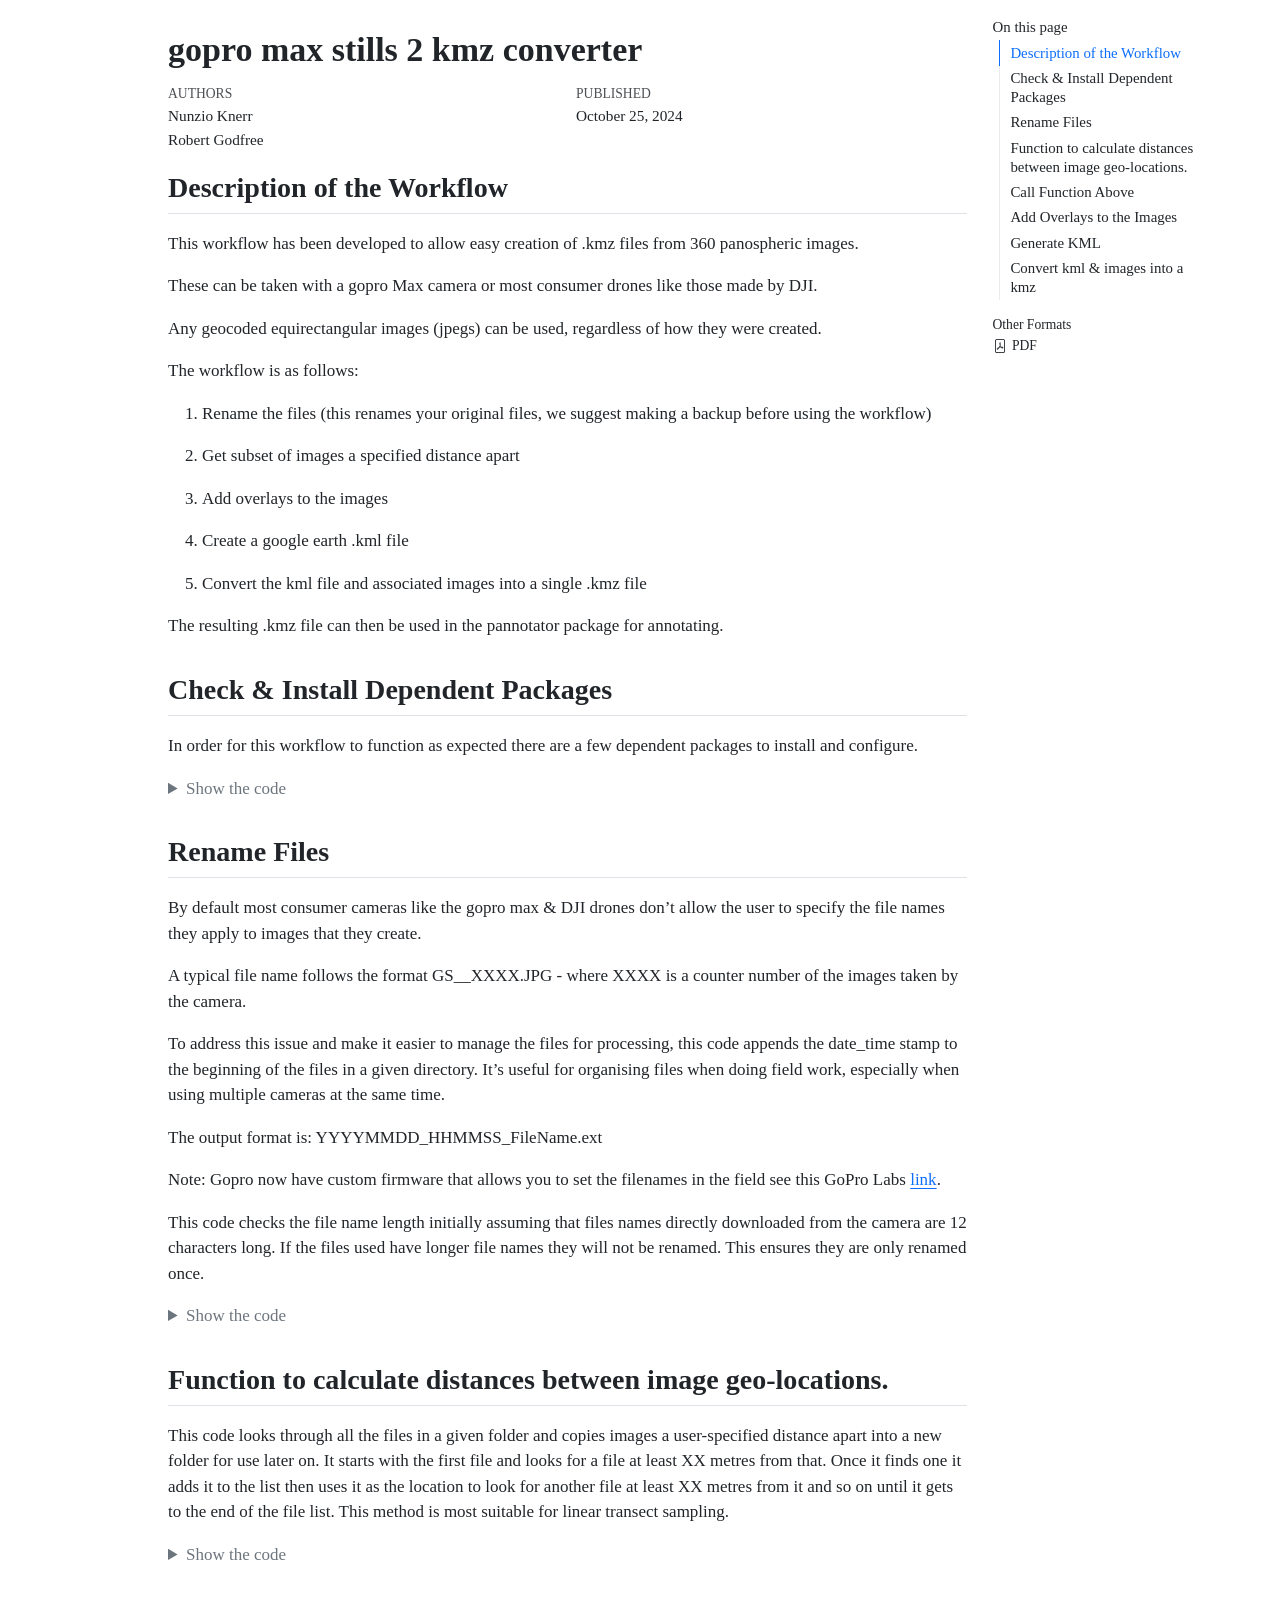
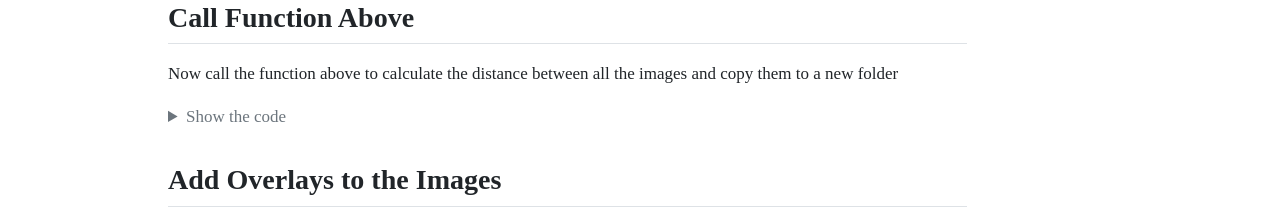
==== docs/index.html @ 9b7e05ec "added docs for pages to show web version" ====
<html xmlns="http://www.w3.org/1999/xhtml">    
  <head>      
    <title>Redirect to goproMaxStills2kmzConverter.html</title>      
    <meta http-equiv="refresh" content="0;URL='goproMaxStills2kmzConverter.html'" />    
  </head>    
  <body> 
  </body>  
</html>
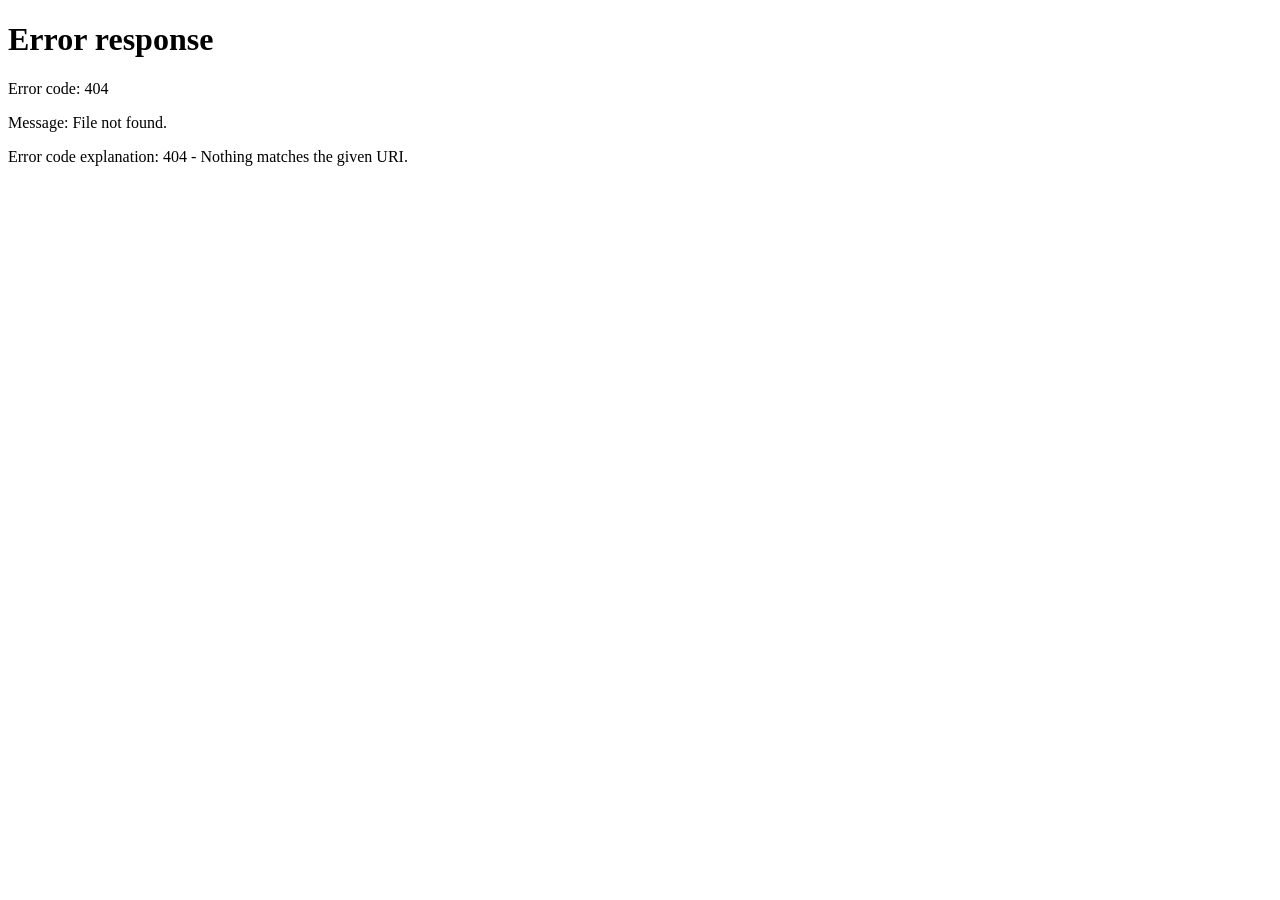
==== commit 5dfc3a12: "updated the html generation" ====
--- a/docs/index.html
+++ b/docs/index.html
@@ -1,7 +1,7 @@
 <html xmlns="http://www.w3.org/1999/xhtml">    
   <head>      
-    <title>Redirect to goproMaxStills2kmzConverter.html</title>      
-    <meta http-equiv="refresh" content="0;URL='goproMaxStills2kmzConverter.html'" />    
+    <title>Redirect to goproMaxStills2KmzConverter.html</title>      
+    <meta http-equiv="refresh" content="0;URL='goproMaxStills2KmzConverter.html'" />    
   </head>    
   <body> 
   </body>  
